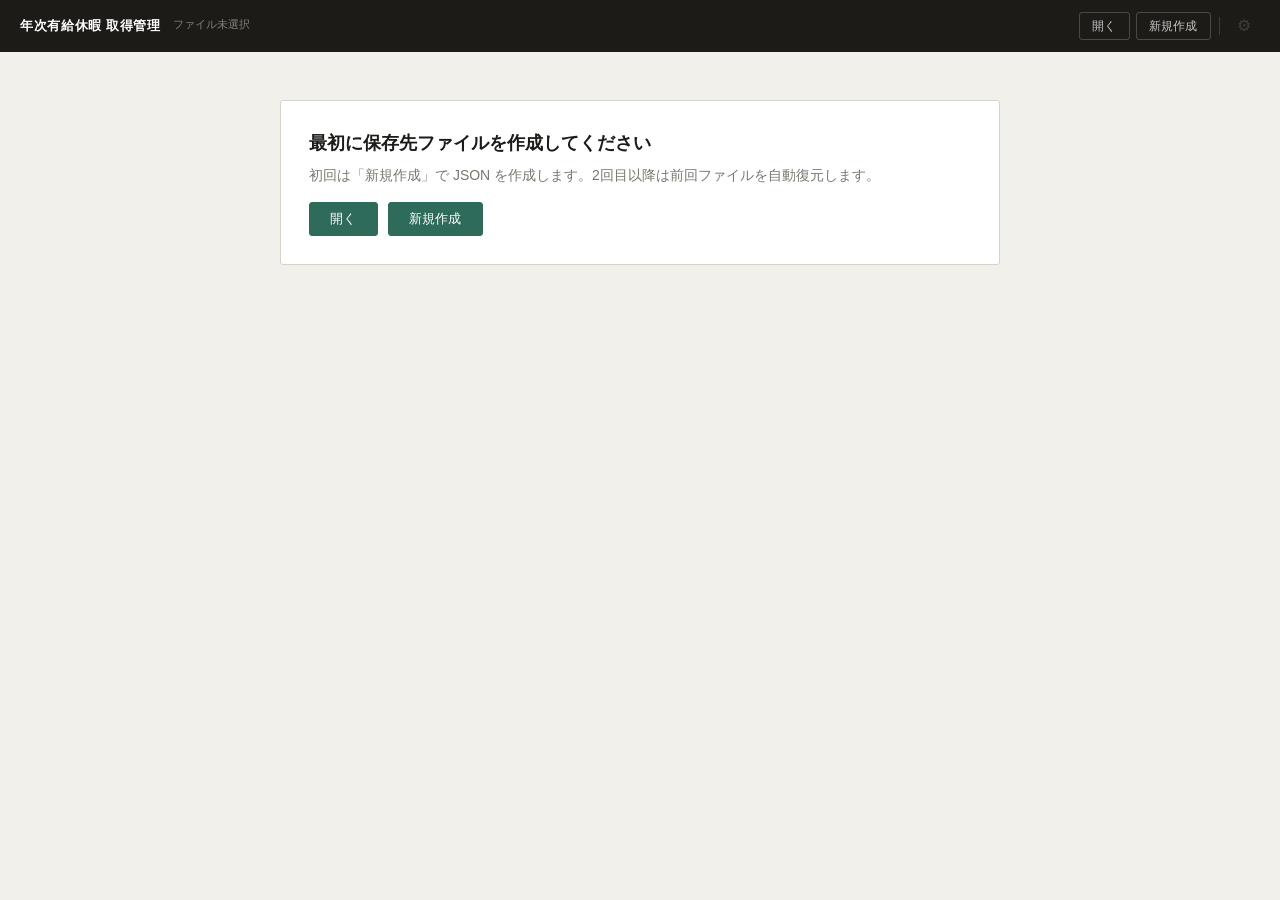
==== Nenkyu.html @ 875d4f73 "first commit" ====
<!DOCTYPE html>
<html lang="ja">
<head>
<meta charset="UTF-8">
<meta name="viewport" content="width=device-width, initial-scale=1.0">
<title>年次有給休暇 取得管理</title>
<link rel="stylesheet" href="Nenkyu.css">
</head>
<body>

<!-- Header -->
<div class="header">
  <div class="header-left">
    <span class="header-title">年次有給休暇 取得管理</span>
    <span class="file-badge" id="fileBadge">ファイル未選択</span>
  </div>
  <div class="header-right">
    <button class="btn btn-hdr" id="btnOpen">開く</button>
    <button class="btn btn-hdr" id="btnNew">新規作成</button>
    <button class="btn btn-hdr" id="btnRestore" style="display:none">前回ファイル復元</button>
    <div class="sep"></div>
    <button class="btn btn-icon" id="btnSettings" title="設定" disabled>⚙</button>
  </div>
</div>

<div class="no-file-screen" id="noFileScreen">
  <h2>最初に保存先ファイルを作成してください</h2>
  <p>初回は「新規作成」で JSON を作成します。2回目以降は前回ファイルを自動復元します。</p>
  <div class="actions">
    <button class="btn btn-primary" id="btnOpenStart">開く</button>
    <button class="btn btn-primary" id="btnNewStart">新規作成</button>
  </div>
  <div class="restore-inline" id="restoreHint" style="display:none">
    前回ファイル: <span id="restoreName"></span>
  </div>
</div>

<!-- Main -->
<div class="main" id="mainContent" style="display:none">

  <!-- 集計 -->
  <div>
    <div class="summary">
      <div class="sum-item">
        <div class="sum-label">累計取得時間</div>
        <div class="sum-val" id="sAcquired">0<span class="sum-unit">h</span></div>
      </div>
      <div class="sum-item">
        <div class="sum-label">残り時間</div>
        <div class="sum-val" id="sRemaining">—</div>
      </div>
      <div class="sum-item">
        <div class="sum-label">取得可能残日数</div>
        <div class="sum-val" id="sDays">—</div>
      </div>
      <div class="sum-item">
        <div class="sum-label">期限まで</div>
        <div class="sum-val" id="sDeadline">—</div>
      </div>
    </div>
    <div class="gauge-wrap">
      <div class="gauge-bar">
        <div class="gauge-taken" id="gaugeTaken">
          <span class="gauge-lbl" id="gaugeTakenLbl"></span>
        </div>
        <div class="gauge-rest">
          <span class="gauge-lbl gauge-lbl-rest" id="gaugeRestLbl"></span>
        </div>
      </div>
    </div>
  </div>

  <!-- 月別グラフ -->
  <div class="card">
    <div class="card-head"><span class="card-title">月別取得状況</span></div>
    <div class="card-body" style="padding:12px 18px 10px">
      <div class="month-chart" id="monthChart"></div>
    </div>
  </div>

  <!-- 登録フォーム -->
  <div class="card" id="formCard">
    <div class="card-head">
      <span class="card-title" id="formTitle">新規登録</span>
      <button class="btn btn-secondary" id="btnCancel" style="display:none;font-size:12px;padding:4px 10px">キャンセル</button>
    </div>
    <div class="card-body">
      <input type="hidden" id="editId">
      <div class="form-row">
        <div class="fg">
          <label>取得日</label>
          <input type="date" id="iDate" style="width:150px">
        </div>
        <div class="fg">
          <label>種別</label>
          <select id="iType" style="width:100px">
            <option value="full">終日</option>
            <option value="partial">時間単位</option>
          </select>
        </div>
        <div class="fg">
          <label>開始</label>
          <input type="time" id="iStart" disabled style="width:100px">
        </div>
        <div class="fg">
          <label>終了</label>
          <input type="time" id="iEnd" disabled style="width:100px">
        </div>
        <div class="fg" style="justify-content:flex-end">
          <button class="btn btn-primary" id="btnSubmit">登録</button>
        </div>
      </div>
      <div class="form-err" id="formErr"></div>
    </div>
  </div>

  <!-- 一覧 -->
  <div class="card">
    <div class="card-head">
      <span class="card-title">取得記録</span>
      <span id="recCount" style="font-size:11px;color:var(--text-muted)">0 件</span>
    </div>
    <div class="tbl-wrap">
      <table>
        <thead>
          <tr>
            <th>日付</th>
            <th>種別</th>
            <th>開始</th>
            <th>終了</th>
            <th style="text-align:right">取得時間</th>
            <th></th>
          </tr>
        </thead>
        <tbody id="recTbody"></tbody>
      </table>
      <div id="emptyMsg" class="empty">記録がありません</div>
    </div>
  </div>

</div>

<!-- Settings Modal -->
<div class="modal-overlay" id="modalOverlay">
  <div class="modal">
    <div class="modal-head">
      <span class="modal-title">設定</span>
      <button class="modal-close" id="btnModalClose">×</button>
    </div>
    <div class="modal-body">
      <div class="fg">
        <label>付与総日数（日）</label>
        <input type="number" id="sTotalDays" min="0" step="0.5" value="20" style="width:100%">
      </div>
      <div class="fg">
        <label>終日あたりの時間（h）</label>
        <input type="number" id="sPerDay" min="0.5" step="0.5" value="8" style="width:100%">
      </div>
      <div class="fg">
        <label>取得期限</label>
        <input type="date" id="sDeadlineInput" style="width:100%">
      </div>
      <div class="fg">
        <label style="display:flex;align-items:center;gap:8px">
          <input type="checkbox" id="sDeductLunch">
          時間単位取得で昼休憩を自動控除する
        </label>
      </div>
      <div class="form-row" style="margin-top:-4px">
        <div class="fg" style="flex:1;min-width:120px">
          <label>昼休憩 開始</label>
          <input type="time" id="sLunchStart" value="12:00" style="width:100%">
        </div>
        <div class="fg" style="flex:1;min-width:120px">
          <label>昼休憩 終了</label>
          <input type="time" id="sLunchEnd" value="13:00" style="width:100%">
        </div>
      </div>
    </div>
    <div class="modal-footer">
      <button class="btn btn-secondary" id="btnModalCancel">キャンセル</button>
      <button class="btn btn-primary" id="btnSaveSettings">保存</button>
    </div>
  </div>
</div>

<script src="Nenkyu.js"></script>
<script>
  document.addEventListener('DOMContentLoaded', function() {
    if (typeof init === 'function') init();
  });
</script>
</body>
</html>
---- Nenkyu.css ----
:root {
  --bg:           #f2f0eb;
  --surface:      #ffffff;
  --border:       #d6d3cb;
  --border-light: #e8e5df;
  --text:         #1c1b18;
  --text-muted:   #7a776e;
  --accent:       #2e6b5a;
  --accent-light: #e6f0ed;
  --accent-dim:   #c3dbd5;
  --danger:       #b83232;
  --warn:         #b87318;
  --mono: "Courier New", Courier, monospace;
  --sans: "Hiragino Kaku Gothic ProN", "Hiragino Sans", "Noto Sans JP", sans-serif;
  --radius: 3px;
}

* { box-sizing: border-box; margin: 0; padding: 0; }

body {
  font-family: var(--sans);
  background: var(--bg);
  color: var(--text);
  font-size: 14px;
  line-height: 1.6;
  min-height: 100vh;
}

.header {
  background: var(--text);
  color: #fff;
  padding: 0 20px;
  display: flex;
  align-items: center;
  justify-content: space-between;
  height: 52px;
  position: sticky;
  top: 0;
  z-index: 100;
}

.header-left { display: flex; align-items: center; gap: 12px; }

.header-title {
  font-size: 13px;
  font-weight: 600;
  letter-spacing: 0.05em;
  white-space: nowrap;
}

.file-badge {
  font-size: 11px;
  font-family: var(--mono);
  color: rgba(255,255,255,0.45);
  max-width: 280px;
  overflow: hidden;
  text-overflow: ellipsis;
  white-space: nowrap;
}

.header-right { display: flex; align-items: center; gap: 6px; }
.sep { width: 1px; height: 18px; background: rgba(255,255,255,0.15); margin: 0 2px; }

.btn {
  display: inline-flex;
  align-items: center;
  gap: 5px;
  padding: 5px 12px;
  border: 1px solid transparent;
  border-radius: var(--radius);
  cursor: pointer;
  font-size: 12px;
  font-family: var(--sans);
  letter-spacing: 0.02em;
  white-space: nowrap;
  transition: background 0.1s, border-color 0.1s, color 0.1s;
  line-height: 1.4;
}

.btn-hdr {
  background: transparent;
  border-color: rgba(255,255,255,0.2);
  color: rgba(255,255,255,0.75);
}

.btn-hdr:hover { background: rgba(255,255,255,0.1); border-color: rgba(255,255,255,0.4); color: #fff; }

.btn-icon {
  background: transparent;
  border-color: transparent;
  color: rgba(255,255,255,0.5);
  padding: 5px 8px;
  font-size: 16px;
}

.btn-icon:hover { color: #fff; background: rgba(255,255,255,0.1); }
.btn-icon:disabled { opacity: 0.3; cursor: not-allowed; }
.btn-icon:disabled:hover { color: rgba(255,255,255,0.5); background: transparent; }

.btn-primary {
  background: var(--accent);
  border-color: var(--accent);
  color: #fff;
  font-size: 13px;
  padding: 7px 20px;
}

.btn-primary:hover { background: #255849; }

.btn-secondary {
  background: transparent;
  border-color: var(--border);
  color: var(--text-muted);
}

.btn-secondary:hover { border-color: var(--text-muted); color: var(--text); }

.btn-row {
  background: transparent;
  border-color: transparent;
  color: var(--text-muted);
  padding: 2px 8px;
  font-size: 12px;
}

.btn-row-edit:hover { color: var(--accent); border-color: var(--accent-dim); }
.btn-row-del:hover  { color: var(--danger); border-color: #f0c0c0; }

.no-file-screen {
  max-width: 720px;
  margin: 48px auto 0;
  background: var(--surface);
  border: 1px solid var(--border);
  border-radius: var(--radius);
  padding: 28px;
}

.no-file-screen h2 { font-size: 18px; margin-bottom: 6px; }
.no-file-screen p { color: var(--text-muted); margin-bottom: 16px; }
.no-file-screen .actions { display: flex; gap: 10px; }

.restore-inline {
  margin-top: 14px;
  font-family: var(--mono);
  font-size: 12px;
  color: var(--text-muted);
}

.main {
  max-width: 820px;
  margin: 0 auto;
  padding: 20px 16px 48px;
  display: flex;
  flex-direction: column;
  gap: 14px;
}

.summary {
  display: grid;
  grid-template-columns: repeat(4, 1fr);
  gap: 1px;
  background: var(--border);
  border: 1px solid var(--border);
  border-radius: var(--radius);
  overflow: hidden;
}

.sum-item { background: var(--surface); padding: 16px 18px 14px; }
.sum-label { font-size: 11px; color: var(--text-muted); margin-bottom: 6px; }

.sum-val {
  font-family: var(--mono);
  font-size: 24px;
  font-weight: 700;
  color: var(--accent);
  line-height: 1;
}

.sum-val.is-warn { color: var(--warn); }
.sum-val.is-danger { color: var(--danger); }
.sum-unit { font-size: 11px; font-family: var(--sans); color: var(--text-muted); margin-left: 2px; }

/* === Gauge === */
.gauge-wrap { margin-top: 12px; }
.gauge-bar {
  height: 26px;
  border-radius: var(--radius);
  overflow: hidden;
  display: flex;
  background: var(--border-light);
}
.gauge-taken {
  background: var(--accent);
  display: flex;
  align-items: center;
  justify-content: flex-end;
  overflow: hidden;
  transition: width 0.45s ease, background 0.2s;
  min-width: 0;
}
.gauge-taken.is-warn   { background: var(--warn); }
.gauge-taken.is-danger { background: var(--danger); }
.gauge-rest { flex: 1; display: flex; align-items: center; min-width: 0; overflow: hidden; }
.gauge-lbl {
  font-size: 11px;
  font-family: var(--mono);
  color: rgba(255,255,255,0.9);
  padding: 0 8px;
  white-space: nowrap;
  overflow: hidden;
}
.gauge-lbl-rest { color: var(--text-muted); }

/* === Monthly chart === */
.month-chart {
  display: flex;
  align-items: flex-end;
  gap: 4px;
  height: 90px;
}
.mc-col {
  flex: 1;
  display: flex;
  flex-direction: column;
  align-items: center;
  justify-content: flex-end;
  position: relative;
  height: 100%;
  min-width: 0;
}
.mc-bar {
  width: 100%;
  background: var(--border-light);
  border-radius: 2px 2px 0 0;
  transition: height 0.4s ease;
}
.mc-bar.mc-data    { background: var(--accent-dim); }
.mc-bar.mc-current { background: var(--warn); }
.mc-month {
  font-size: 10px;
  color: var(--text-muted);
  margin-top: 4px;
  white-space: nowrap;
}
.mc-month.mc-current { color: var(--warn); font-weight: 600; }
.mc-val {
  position: absolute;
  top: 0;
  font-size: 9px;
  font-family: var(--mono);
  color: var(--accent);
  white-space: nowrap;
  transform: translateY(-110%);
}
.mc-val.mc-current { color: var(--warn); }
.mc-empty {
  font-size: 12px;
  color: var(--text-muted);
  width: 100%;
  line-height: 66px;
  text-align: center;
}

.card {
  background: var(--surface);
  border: 1px solid var(--border);
  border-radius: var(--radius);
  overflow: hidden;
}

.card-head {
  padding: 10px 18px;
  border-bottom: 1px solid var(--border-light);
  display: flex;
  align-items: center;
  justify-content: space-between;
  min-height: 40px;
}

.card-title {
  font-size: 11px;
  font-weight: 600;
  letter-spacing: 0.09em;
  text-transform: uppercase;
  color: var(--text-muted);
}

.card-body { padding: 16px 18px; }
.card.is-editing { border-color: var(--accent-dim); }
.card.is-editing .card-head { background: var(--accent-light); }
.card.is-editing .card-title { color: var(--accent); }

.form-row { display: flex; gap: 10px; align-items: flex-end; flex-wrap: wrap; }
.fg { display: flex; flex-direction: column; gap: 4px; }
.fg label { font-size: 11px; color: var(--text-muted); letter-spacing: 0.02em; }

.fg input,
.fg select {
  padding: 6px 10px;
  border: 1px solid var(--border);
  border-radius: var(--radius);
  font-size: 13px;
  font-family: var(--sans);
  background: var(--bg);
  color: var(--text);
  height: 34px;
}

.fg select {
  appearance: none;
  -webkit-appearance: none;
  padding-right: 26px;
  background-image: url("data:image/svg+xml,%3Csvg xmlns='http://www.w3.org/2000/svg' width='10' height='6' viewBox='0 0 10 6'%3E%3Cpath fill='%237a776e' d='M5 6L0 0h10z'/%3E%3C/svg%3E");
  background-repeat: no-repeat;
  background-position: right 9px center;
  background-size: 9px 6px;
  background-color: var(--bg);
  cursor: pointer;
}

.fg input:focus,
.fg select:focus { outline: none; border-color: var(--accent); background: #fff; }
.fg input:disabled { opacity: 0.3; cursor: not-allowed; }
.form-err { font-size: 12px; color: var(--danger); min-height: 18px; margin-top: 8px; }

.tbl-wrap { overflow-x: auto; }
table { width: 100%; border-collapse: collapse; }

thead th {
  padding: 8px 14px;
  text-align: left;
  font-size: 11px;
  font-weight: 600;
  letter-spacing: 0.06em;
  color: var(--text-muted);
  border-bottom: 1px solid var(--border);
  white-space: nowrap;
}

tbody td {
  padding: 8px 14px;
  font-size: 13px;
  border-bottom: 1px solid var(--border-light);
}

tbody tr:last-child td { border-bottom: none; }
tbody tr:hover td { background: var(--accent-light); }
tbody tr.is-editing-row td { background: #f0f8f5; }

td.mono { font-family: var(--mono); font-size: 12px; }
td.num  { font-family: var(--mono); font-size: 13px; text-align: right; }
td.ops  { text-align: right; white-space: nowrap; }

.badge { display: inline-block; padding: 1px 6px; border-radius: 2px; font-size: 11px; font-weight: 600; }
.badge-full { background: var(--accent-dim); color: var(--accent); }
.badge-partial { background: #e4e8f2; color: #3d4f80; }

.empty { padding: 36px; text-align: center; color: var(--text-muted); font-size: 13px; }

.modal-overlay {
  display: none;
  position: fixed;
  inset: 0;
  background: rgba(0,0,0,0.4);
  z-index: 200;
  align-items: flex-start;
  justify-content: center;
  padding-top: 80px;
}

.modal-overlay.open { display: flex; }

.modal {
  background: var(--surface);
  border: 1px solid var(--border);
  border-radius: var(--radius);
  width: 380px;
  box-shadow: 0 8px 32px rgba(0,0,0,0.15);
}

.modal-head {
  padding: 14px 20px;
  border-bottom: 1px solid var(--border-light);
  display: flex;
  align-items: center;
  justify-content: space-between;
}

.modal-title { font-size: 13px; font-weight: 600; }

.modal-close {
  background: none;
  border: none;
  cursor: pointer;
  font-size: 20px;
  color: var(--text-muted);
  line-height: 1;
  padding: 0 2px;
}

.modal-close:hover { color: var(--text); }
.modal-body { padding: 20px; display: flex; flex-direction: column; gap: 14px; }

.modal-footer {
  padding: 14px 20px;
  border-top: 1px solid var(--border-light);
  display: flex;
  justify-content: flex-end;
  gap: 8px;
}

@media (max-width: 760px) {
  .header { padding: 0 10px; }
  .file-badge { display: none; }
  .summary { grid-template-columns: repeat(2, 1fr); }
  .no-file-screen { margin: 20px 12px 0; padding: 18px; }
}
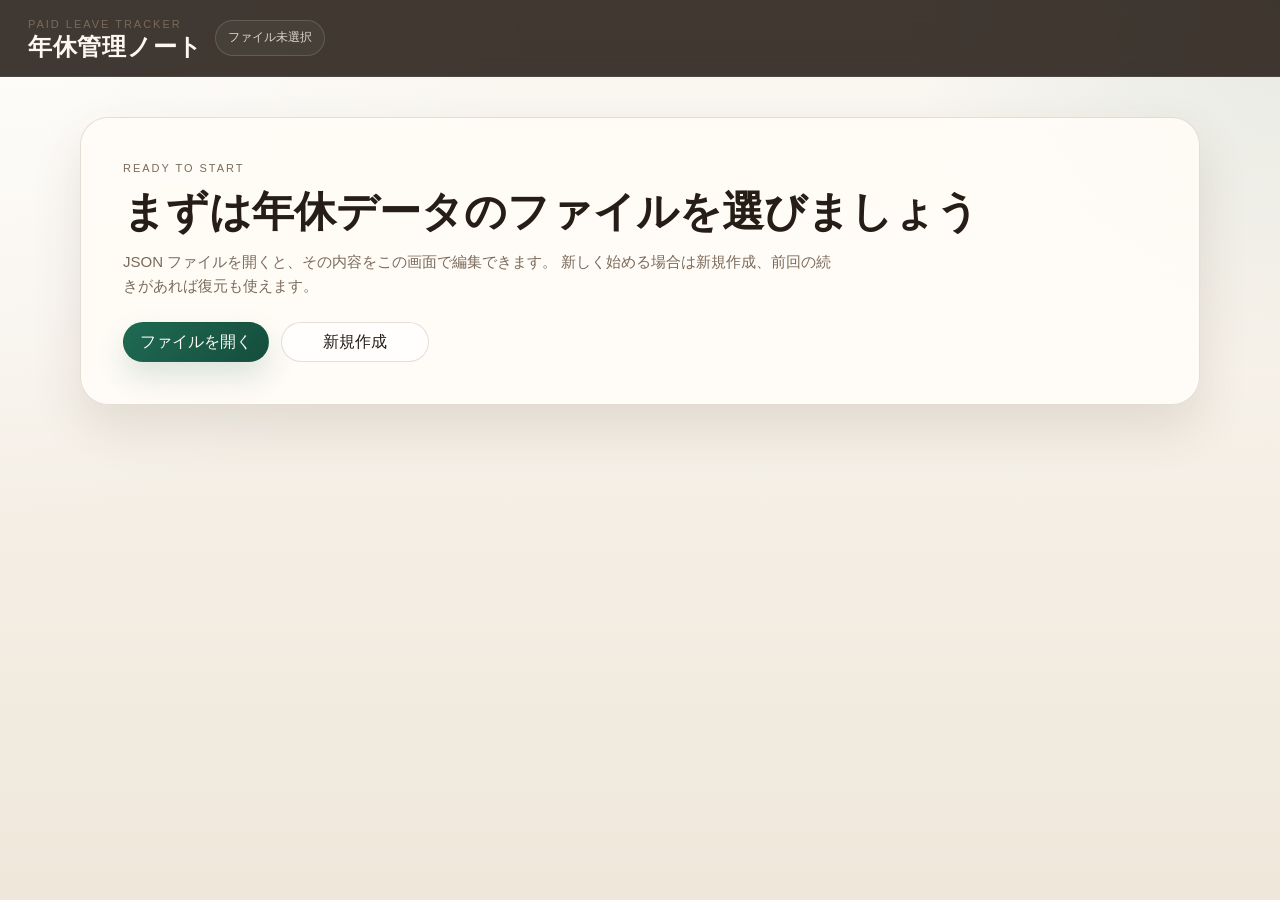
==== commit b7587a09: "fix" ====
--- a/Nenkyu.html
+++ b/Nenkyu.html
@@ -1,194 +1,226 @@
 <!DOCTYPE html>
 <html lang="ja">
 <head>
-<meta charset="UTF-8">
-<meta name="viewport" content="width=device-width, initial-scale=1.0">
-<title>年次有給休暇 取得管理</title>
-<link rel="stylesheet" href="Nenkyu.css">
+  <meta charset="UTF-8">
+  <meta name="viewport" content="width=device-width, initial-scale=1.0">
+  <title>年休管理ノート</title>
+  <link rel="stylesheet" href="Nenkyu.css">
 </head>
 <body>
-
-<!-- Header -->
-<div class="header">
-  <div class="header-left">
-    <span class="header-title">年次有給休暇 取得管理</span>
-    <span class="file-badge" id="fileBadge">ファイル未選択</span>
+  <header class="header">
+    <div class="header-left">
+      <div>
+        <p class="eyebrow">Paid Leave Tracker</p>
+        <h1 class="header-title">年休管理ノート</h1>
+      </div>
+      <span class="file-badge" id="fileBadge">ファイル未選択</span>
+    </div>
+    <div class="header-right" id="headerActions">
+      <button class="btn btn-hdr" id="btnOpen">開く</button>
+      <button class="btn btn-hdr" id="btnNew">新規作成</button>
+      <button class="btn btn-hdr" id="btnRestore" style="display:none">前回のファイルを復元</button>
+      <div class="sep"></div>
+      <button class="btn btn-icon" id="btnSettings" title="設定" disabled>設定</button>
+    </div>
+  </header>
+
+  <section class="no-file-screen" id="noFileScreen">
+    <div class="empty-hero">
+      <p class="eyebrow">Ready to start</p>
+      <h2>まずは年休データのファイルを選びましょう</h2>
+      <p>
+        JSON ファイルを開くと、その内容をこの画面で編集できます。
+        新しく始める場合は新規作成、前回の続きがあれば復元も使えます。
+      </p>
+      <div class="actions">
+        <button class="btn btn-primary" id="btnOpenStart">ファイルを開く</button>
+        <button class="btn btn-secondary btn-big" id="btnNewStart">新規作成</button>
+        <button class="btn btn-secondary" id="btnRestoreStart" style="display:none">前回のデータを復元</button>
+      </div>
+      <div class="restore-inline" id="restoreHint" style="display:none">
+        復元候補: <span id="restoreName"></span>
+      </div>
+    </div>
+  </section>
+
+  <main class="main" id="mainContent" style="display:none">
+    <section class="hero-card">
+      <div class="hero-copy">
+        <p class="eyebrow">Overview</p>
+        <h2>年休の利用状況サマリー</h2>
+        <p>
+          付与日数、残り時間、使える日数、期限までの残り日数をまとめて見られます。
+        </p>
+      </div>
+
+      <div class="summary">
+        <div class="sum-item">
+          <div class="sum-label">取得済み</div>
+          <div class="sum-val" id="sAcquired">0<span class="sum-unit">h</span></div>
+        </div>
+        <div class="sum-item">
+          <div class="sum-label">残り時間</div>
+          <div class="sum-val" id="sRemaining">-</div>
+        </div>
+        <div class="sum-item">
+          <div class="sum-label">残り日数</div>
+          <div class="sum-val" id="sDays">-</div>
+        </div>
+        <div class="sum-item">
+          <div class="sum-label">期限まで</div>
+          <div class="sum-val" id="sDeadline">-</div>
+        </div>
+      </div>
+
+      <div class="gauge-panel">
+        <div class="section-meta">
+          <span class="section-title">消化状況</span>
+          <span class="section-note" id="gaugeMeta">年間付与に対する利用率</span>
+        </div>
+        <div class="gauge-wrap">
+          <div class="gauge-bar" aria-label="年休消化率">
+            <div class="gauge-taken" id="gaugeTaken">
+              <span class="gauge-lbl" id="gaugeTakenLbl"></span>
+            </div>
+            <div class="gauge-rest">
+              <span class="gauge-lbl gauge-lbl-rest" id="gaugeRestLbl"></span>
+            </div>
+          </div>
+        </div>
+      </div>
+    </section>
+
+    <section class="card">
+      <div class="card-head">
+        <div>
+          <p class="card-kicker">Monthly Activity</p>
+          <span class="card-title">月別の取得時間</span>
+        </div>
+      </div>
+      <div class="card-body">
+        <div class="month-chart" id="monthChart"></div>
+      </div>
+    </section>
+
+    <section class="card" id="formCard">
+      <div class="card-head">
+        <div>
+          <p class="card-kicker">Record Entry</p>
+          <span class="card-title" id="formTitle">新しい記録を追加</span>
+        </div>
+        <button class="btn btn-secondary" id="btnCancel" style="display:none">キャンセル</button>
+      </div>
+      <div class="card-body">
+        <div class="edit-banner" id="editBanner" style="display:none">
+          <div>
+            <strong id="editBannerTitle">編集中</strong>
+            <span id="editBannerText"></span>
+          </div>
+          <button class="btn btn-secondary" id="btnCancelBanner">編集をやめる</button>
+        </div>
+        <input type="hidden" id="editId">
+        <div class="form-grid">
+          <div class="fg">
+            <label for="iDate">取得日</label>
+            <input type="date" id="iDate">
+          </div>
+          <div class="fg">
+            <label for="iType">区分</label>
+            <select id="iType">
+              <option value="full">全休</option>
+              <option value="partial">時間休</option>
+            </select>
+          </div>
+          <div class="fg">
+            <label for="iStart">開始</label>
+            <input type="time" id="iStart" disabled>
+          </div>
+          <div class="fg">
+            <label for="iEnd">終了</label>
+            <input type="time" id="iEnd" disabled>
+          </div>
+          <div class="fg fg-submit">
+            <button class="btn btn-primary" id="btnSubmit">追加する</button>
+          </div>
+        </div>
+        <div class="hint" id="formHint">時間休を選ぶと開始・終了時間を入力できます。</div>
+        <div class="form-err" id="formErr" aria-live="polite"></div>
+      </div>
+    </section>
+
+    <section class="card">
+      <div class="card-head">
+        <div>
+          <p class="card-kicker">History</p>
+          <span class="card-title">取得履歴</span>
+        </div>
+        <span class="table-meta" id="recCount">0件</span>
+      </div>
+      <div class="tbl-wrap">
+        <table>
+          <thead>
+            <tr>
+              <th>日付</th>
+              <th>区分</th>
+              <th>開始</th>
+              <th>終了</th>
+              <th class="th-num">取得時間</th>
+              <th></th>
+            </tr>
+          </thead>
+          <tbody id="recTbody"></tbody>
+        </table>
+        <div id="emptyMsg" class="empty">まだ記録はありません。</div>
+      </div>
+    </section>
+  </main>
+
+  <div class="modal-overlay" id="modalOverlay">
+    <div class="modal" role="dialog" aria-modal="true" aria-labelledby="settingsTitle">
+      <div class="modal-head">
+        <span class="modal-title" id="settingsTitle">設定</span>
+        <button class="modal-close" id="btnModalClose" aria-label="閉じる">×</button>
+      </div>
+      <div class="modal-body">
+        <div class="fg">
+          <label for="sTotalDays">年間付与日数</label>
+          <input type="number" id="sTotalDays" min="0" step="0.5">
+        </div>
+        <div class="fg">
+          <label for="sPerDay">1日あたりの時間</label>
+          <input type="number" id="sPerDay" min="0.5" step="0.5">
+        </div>
+        <div class="fg">
+          <label for="sDeadlineInput">有効期限</label>
+          <input type="date" id="sDeadlineInput">
+        </div>
+        <label class="check-row">
+          <input type="checkbox" id="sDeductLunch">
+          <span>時間休の計算で昼休憩を差し引く</span>
+        </label>
+        <div class="form-grid form-grid-compact">
+          <div class="fg">
+            <label for="sLunchStart">昼休憩 開始</label>
+            <input type="time" id="sLunchStart" value="12:00">
+          </div>
+          <div class="fg">
+            <label for="sLunchEnd">昼休憩 終了</label>
+            <input type="time" id="sLunchEnd" value="13:00">
+          </div>
+        </div>
+      </div>
+      <div class="modal-footer">
+        <button class="btn btn-secondary" id="btnModalCancel">キャンセル</button>
+        <button class="btn btn-primary" id="btnSaveSettings">保存</button>
+      </div>
+    </div>
   </div>
-  <div class="header-right">
-    <button class="btn btn-hdr" id="btnOpen">開く</button>
-    <button class="btn btn-hdr" id="btnNew">新規作成</button>
-    <button class="btn btn-hdr" id="btnRestore" style="display:none">前回ファイル復元</button>
-    <div class="sep"></div>
-    <button class="btn btn-icon" id="btnSettings" title="設定" disabled>⚙</button>
-  </div>
-</div>
-
-<div class="no-file-screen" id="noFileScreen">
-  <h2>最初に保存先ファイルを作成してください</h2>
-  <p>初回は「新規作成」で JSON を作成します。2回目以降は前回ファイルを自動復元します。</p>
-  <div class="actions">
-    <button class="btn btn-primary" id="btnOpenStart">開く</button>
-    <button class="btn btn-primary" id="btnNewStart">新規作成</button>
-  </div>
-  <div class="restore-inline" id="restoreHint" style="display:none">
-    前回ファイル: <span id="restoreName"></span>
-  </div>
-</div>
-
-<!-- Main -->
-<div class="main" id="mainContent" style="display:none">
-
-  <!-- 集計 -->
-  <div>
-    <div class="summary">
-      <div class="sum-item">
-        <div class="sum-label">累計取得時間</div>
-        <div class="sum-val" id="sAcquired">0<span class="sum-unit">h</span></div>
-      </div>
-      <div class="sum-item">
-        <div class="sum-label">残り時間</div>
-        <div class="sum-val" id="sRemaining">—</div>
-      </div>
-      <div class="sum-item">
-        <div class="sum-label">取得可能残日数</div>
-        <div class="sum-val" id="sDays">—</div>
-      </div>
-      <div class="sum-item">
-        <div class="sum-label">期限まで</div>
-        <div class="sum-val" id="sDeadline">—</div>
-      </div>
-    </div>
-    <div class="gauge-wrap">
-      <div class="gauge-bar">
-        <div class="gauge-taken" id="gaugeTaken">
-          <span class="gauge-lbl" id="gaugeTakenLbl"></span>
-        </div>
-        <div class="gauge-rest">
-          <span class="gauge-lbl gauge-lbl-rest" id="gaugeRestLbl"></span>
-        </div>
-      </div>
-    </div>
-  </div>
-
-  <!-- 月別グラフ -->
-  <div class="card">
-    <div class="card-head"><span class="card-title">月別取得状況</span></div>
-    <div class="card-body" style="padding:12px 18px 10px">
-      <div class="month-chart" id="monthChart"></div>
-    </div>
-  </div>
-
-  <!-- 登録フォーム -->
-  <div class="card" id="formCard">
-    <div class="card-head">
-      <span class="card-title" id="formTitle">新規登録</span>
-      <button class="btn btn-secondary" id="btnCancel" style="display:none;font-size:12px;padding:4px 10px">キャンセル</button>
-    </div>
-    <div class="card-body">
-      <input type="hidden" id="editId">
-      <div class="form-row">
-        <div class="fg">
-          <label>取得日</label>
-          <input type="date" id="iDate" style="width:150px">
-        </div>
-        <div class="fg">
-          <label>種別</label>
-          <select id="iType" style="width:100px">
-            <option value="full">終日</option>
-            <option value="partial">時間単位</option>
-          </select>
-        </div>
-        <div class="fg">
-          <label>開始</label>
-          <input type="time" id="iStart" disabled style="width:100px">
-        </div>
-        <div class="fg">
-          <label>終了</label>
-          <input type="time" id="iEnd" disabled style="width:100px">
-        </div>
-        <div class="fg" style="justify-content:flex-end">
-          <button class="btn btn-primary" id="btnSubmit">登録</button>
-        </div>
-      </div>
-      <div class="form-err" id="formErr"></div>
-    </div>
-  </div>
-
-  <!-- 一覧 -->
-  <div class="card">
-    <div class="card-head">
-      <span class="card-title">取得記録</span>
-      <span id="recCount" style="font-size:11px;color:var(--text-muted)">0 件</span>
-    </div>
-    <div class="tbl-wrap">
-      <table>
-        <thead>
-          <tr>
-            <th>日付</th>
-            <th>種別</th>
-            <th>開始</th>
-            <th>終了</th>
-            <th style="text-align:right">取得時間</th>
-            <th></th>
-          </tr>
-        </thead>
-        <tbody id="recTbody"></tbody>
-      </table>
-      <div id="emptyMsg" class="empty">記録がありません</div>
-    </div>
-  </div>
-
-</div>
-
-<!-- Settings Modal -->
-<div class="modal-overlay" id="modalOverlay">
-  <div class="modal">
-    <div class="modal-head">
-      <span class="modal-title">設定</span>
-      <button class="modal-close" id="btnModalClose">×</button>
-    </div>
-    <div class="modal-body">
-      <div class="fg">
-        <label>付与総日数（日）</label>
-        <input type="number" id="sTotalDays" min="0" step="0.5" value="20" style="width:100%">
-      </div>
-      <div class="fg">
-        <label>終日あたりの時間（h）</label>
-        <input type="number" id="sPerDay" min="0.5" step="0.5" value="8" style="width:100%">
-      </div>
-      <div class="fg">
-        <label>取得期限</label>
-        <input type="date" id="sDeadlineInput" style="width:100%">
-      </div>
-      <div class="fg">
-        <label style="display:flex;align-items:center;gap:8px">
-          <input type="checkbox" id="sDeductLunch">
-          時間単位取得で昼休憩を自動控除する
-        </label>
-      </div>
-      <div class="form-row" style="margin-top:-4px">
-        <div class="fg" style="flex:1;min-width:120px">
-          <label>昼休憩 開始</label>
-          <input type="time" id="sLunchStart" value="12:00" style="width:100%">
-        </div>
-        <div class="fg" style="flex:1;min-width:120px">
-          <label>昼休憩 終了</label>
-          <input type="time" id="sLunchEnd" value="13:00" style="width:100%">
-        </div>
-      </div>
-    </div>
-    <div class="modal-footer">
-      <button class="btn btn-secondary" id="btnModalCancel">キャンセル</button>
-      <button class="btn btn-primary" id="btnSaveSettings">保存</button>
-    </div>
-  </div>
-</div>
-
-<script src="Nenkyu.js"></script>
-<script>
-  document.addEventListener('DOMContentLoaded', function() {
-    if (typeof init === 'function') init();
-  });
-</script>
+
+  <script src="Nenkyu.js"></script>
+  <script>
+    document.addEventListener("DOMContentLoaded", () => {
+      if (typeof init === "function") init();
+    });
+  </script>
 </body>
-</html>+</html>
--- a/Nenkyu.css
+++ b/Nenkyu.css
@@ -1,417 +1,859 @@
 :root {
-  --bg:           #f2f0eb;
-  --surface:      #ffffff;
-  --border:       #d6d3cb;
-  --border-light: #e8e5df;
-  --text:         #1c1b18;
-  --text-muted:   #7a776e;
-  --accent:       #2e6b5a;
-  --accent-light: #e6f0ed;
-  --accent-dim:   #c3dbd5;
-  --danger:       #b83232;
-  --warn:         #b87318;
-  --mono: "Courier New", Courier, monospace;
-  --sans: "Hiragino Kaku Gothic ProN", "Hiragino Sans", "Noto Sans JP", sans-serif;
-  --radius: 3px;
-}
-
-* { box-sizing: border-box; margin: 0; padding: 0; }
+  --bg: #f4efe6;
+  --bg-accent: linear-gradient(180deg, #fbf8f3 0%, #efe7da 100%);
+  --surface: rgba(255, 252, 247, 0.92);
+  --surface-strong: #fffdfa;
+  --border: rgba(105, 84, 57, 0.18);
+  --border-strong: rgba(105, 84, 57, 0.3);
+  --text: #261d16;
+  --text-muted: #7a6a5b;
+  --accent: #1f6a52;
+  --accent-strong: #154d3d;
+  --accent-soft: #ddede7;
+  --accent-soft-2: #c6e1d7;
+  --warn: #c1781f;
+  --danger: #bb4337;
+  --shadow: 0 22px 50px rgba(71, 53, 35, 0.12);
+  --radius-lg: 28px;
+  --radius-md: 18px;
+  --radius-sm: 12px;
+  --mono: "JetBrains Mono", "Consolas", monospace;
+  --sans: "BIZ UDPGothic", "Hiragino Sans", "Noto Sans JP", sans-serif;
+}
+
+* {
+  box-sizing: border-box;
+  margin: 0;
+  padding: 0;
+}
 
 body {
+  min-height: 100vh;
   font-family: var(--sans);
-  background: var(--bg);
   color: var(--text);
-  font-size: 14px;
+  background:
+    radial-gradient(circle at top left, rgba(255, 255, 255, 0.7), transparent 34%),
+    radial-gradient(circle at top right, rgba(31, 106, 82, 0.09), transparent 24%),
+    var(--bg-accent);
   line-height: 1.6;
-  min-height: 100vh;
+}
+
+button,
+input,
+select {
+  font: inherit;
+}
+
+.eyebrow {
+  font-size: 11px;
+  letter-spacing: 0.18em;
+  text-transform: uppercase;
+  color: var(--text-muted);
 }
 
 .header {
-  background: var(--text);
-  color: #fff;
-  padding: 0 20px;
-  display: flex;
-  align-items: center;
-  justify-content: space-between;
-  height: 52px;
   position: sticky;
   top: 0;
-  z-index: 100;
-}
-
-.header-left { display: flex; align-items: center; gap: 12px; }
+  z-index: 20;
+  display: flex;
+  align-items: center;
+  justify-content: space-between;
+  gap: 16px;
+  padding: 16px 28px;
+  backdrop-filter: blur(16px);
+  background: rgba(38, 29, 22, 0.88);
+  color: #fff7ef;
+  border-bottom: 1px solid rgba(255, 255, 255, 0.08);
+}
+
+.header-left,
+.header-right {
+  display: flex;
+  align-items: center;
+  gap: 12px;
+}
+
+.header-right.is-hidden {
+  display: none;
+}
 
 .header-title {
-  font-size: 13px;
-  font-weight: 600;
-  letter-spacing: 0.05em;
-  white-space: nowrap;
+  font-size: 24px;
+  line-height: 1.1;
+  letter-spacing: 0.03em;
 }
 
 .file-badge {
-  font-size: 11px;
-  font-family: var(--mono);
-  color: rgba(255,255,255,0.45);
-  max-width: 280px;
+  max-width: 320px;
   overflow: hidden;
   text-overflow: ellipsis;
   white-space: nowrap;
-}
-
-.header-right { display: flex; align-items: center; gap: 6px; }
-.sep { width: 1px; height: 18px; background: rgba(255,255,255,0.15); margin: 0 2px; }
+  border: 1px solid rgba(255, 255, 255, 0.14);
+  border-radius: 999px;
+  padding: 7px 12px;
+  font-size: 12px;
+  font-family: var(--mono);
+  color: rgba(255, 247, 239, 0.82);
+  background: rgba(255, 255, 255, 0.04);
+}
+
+.sep {
+  width: 1px;
+  height: 22px;
+  background: rgba(255, 255, 255, 0.14);
+}
 
 .btn {
   display: inline-flex;
   align-items: center;
-  gap: 5px;
-  padding: 5px 12px;
+  justify-content: center;
+  min-height: 40px;
+  padding: 0 16px;
   border: 1px solid transparent;
-  border-radius: var(--radius);
+  border-radius: 999px;
   cursor: pointer;
-  font-size: 12px;
-  font-family: var(--sans);
-  letter-spacing: 0.02em;
-  white-space: nowrap;
-  transition: background 0.1s, border-color 0.1s, color 0.1s;
-  line-height: 1.4;
+  transition: transform 0.15s ease, background 0.15s ease, border-color 0.15s ease, color 0.15s ease;
+}
+
+.btn:hover {
+  transform: translateY(-1px);
+}
+
+.btn:disabled {
+  opacity: 0.45;
+  cursor: not-allowed;
+  transform: none;
 }
 
 .btn-hdr {
+  color: rgba(255, 247, 239, 0.92);
+  border-color: rgba(255, 255, 255, 0.18);
+  background: rgba(255, 255, 255, 0.05);
+}
+
+.btn-hdr:hover {
+  background: rgba(255, 255, 255, 0.14);
+}
+
+.btn-icon {
+  padding-inline: 14px;
+  color: rgba(255, 247, 239, 0.92);
+  background: rgba(255, 255, 255, 0.07);
+}
+
+.btn-primary {
+  color: #fdfaf5;
+  background: linear-gradient(135deg, var(--accent) 0%, var(--accent-strong) 100%);
+  box-shadow: 0 14px 30px rgba(31, 106, 82, 0.16);
+}
+
+.btn-primary:hover {
+  filter: brightness(1.05);
+}
+
+.btn-secondary {
+  color: var(--text);
+  border-color: var(--border);
+  background: rgba(255, 255, 255, 0.7);
+}
+
+.btn-secondary:hover {
+  border-color: var(--border-strong);
+  background: #fff;
+}
+
+.btn-big {
+  min-width: 148px;
+}
+
+.btn-row {
+  min-height: 34px;
+  padding: 0 12px;
+  border-radius: 999px;
   background: transparent;
-  border-color: rgba(255,255,255,0.2);
-  color: rgba(255,255,255,0.75);
-}
-
-.btn-hdr:hover { background: rgba(255,255,255,0.1); border-color: rgba(255,255,255,0.4); color: #fff; }
-
-.btn-icon {
-  background: transparent;
-  border-color: transparent;
-  color: rgba(255,255,255,0.5);
-  padding: 5px 8px;
-  font-size: 16px;
-}
-
-.btn-icon:hover { color: #fff; background: rgba(255,255,255,0.1); }
-.btn-icon:disabled { opacity: 0.3; cursor: not-allowed; }
-.btn-icon:disabled:hover { color: rgba(255,255,255,0.5); background: transparent; }
-
-.btn-primary {
-  background: var(--accent);
-  border-color: var(--accent);
-  color: #fff;
-  font-size: 13px;
-  padding: 7px 20px;
-}
-
-.btn-primary:hover { background: #255849; }
-
-.btn-secondary {
-  background: transparent;
-  border-color: var(--border);
-  color: var(--text-muted);
-}
-
-.btn-secondary:hover { border-color: var(--text-muted); color: var(--text); }
-
-.btn-row {
-  background: transparent;
-  border-color: transparent;
-  color: var(--text-muted);
-  padding: 2px 8px;
-  font-size: 12px;
-}
-
-.btn-row-edit:hover { color: var(--accent); border-color: var(--accent-dim); }
-.btn-row-del:hover  { color: var(--danger); border-color: #f0c0c0; }
+}
+
+.btn-row-edit {
+  color: var(--accent);
+  border-color: rgba(31, 106, 82, 0.15);
+}
+
+.btn-row-del {
+  color: var(--danger);
+  border-color: rgba(187, 67, 55, 0.15);
+}
+
+.no-file-screen,
+.main {
+  width: min(1120px, calc(100% - 32px));
+  margin: 0 auto;
+}
 
 .no-file-screen {
-  max-width: 720px;
-  margin: 48px auto 0;
+  padding: 40px 0 52px;
+}
+
+.empty-hero,
+.hero-card,
+.card,
+.modal {
   background: var(--surface);
   border: 1px solid var(--border);
-  border-radius: var(--radius);
+  border-radius: var(--radius-lg);
+  box-shadow: var(--shadow);
+}
+
+.empty-hero {
+  padding: 42px;
+  text-align: left;
+}
+
+.empty-hero h2 {
+  margin-top: 10px;
+  font-size: clamp(28px, 4vw, 42px);
+  line-height: 1.15;
+}
+
+.empty-hero p:last-of-type {
+  max-width: 720px;
+  margin-top: 14px;
+  color: var(--text-muted);
+  font-size: 15px;
+}
+
+.actions {
+  display: flex;
+  flex-wrap: wrap;
+  gap: 12px;
+  margin-top: 24px;
+}
+
+.restore-inline {
+  margin-top: 18px;
+  color: var(--text-muted);
+  font-family: var(--mono);
+  font-size: 12px;
+}
+
+.main {
+  display: flex;
+  flex-direction: column;
+  gap: 20px;
+  padding: 28px 0 48px;
+}
+
+.hero-card {
   padding: 28px;
-}
-
-.no-file-screen h2 { font-size: 18px; margin-bottom: 6px; }
-.no-file-screen p { color: var(--text-muted); margin-bottom: 16px; }
-.no-file-screen .actions { display: flex; gap: 10px; }
-
-.restore-inline {
-  margin-top: 14px;
-  font-family: var(--mono);
-  font-size: 12px;
-  color: var(--text-muted);
-}
-
-.main {
-  max-width: 820px;
-  margin: 0 auto;
-  padding: 20px 16px 48px;
-  display: flex;
-  flex-direction: column;
-  gap: 14px;
+  overflow: hidden;
+  position: relative;
+}
+
+.hero-copy {
+  max-width: 640px;
+  margin-bottom: 24px;
+}
+
+.hero-copy h2 {
+  margin-top: 10px;
+  font-size: clamp(24px, 3vw, 36px);
+  line-height: 1.2;
+}
+
+.hero-copy p:last-child {
+  margin-top: 10px;
+  color: var(--text-muted);
 }
 
 .summary {
   display: grid;
-  grid-template-columns: repeat(4, 1fr);
-  gap: 1px;
-  background: var(--border);
-  border: 1px solid var(--border);
-  border-radius: var(--radius);
-  overflow: hidden;
-}
-
-.sum-item { background: var(--surface); padding: 16px 18px 14px; }
-.sum-label { font-size: 11px; color: var(--text-muted); margin-bottom: 6px; }
+  grid-template-columns: repeat(4, minmax(0, 1fr));
+  gap: 14px;
+}
+
+.sum-item {
+  padding: 20px;
+  border-radius: var(--radius-md);
+  background: var(--surface-strong);
+  border: 1px solid rgba(105, 84, 57, 0.08);
+}
+
+.sum-label {
+  font-size: 12px;
+  color: var(--text-muted);
+}
 
 .sum-val {
-  font-family: var(--mono);
-  font-size: 24px;
+  margin-top: 10px;
+  font-size: clamp(24px, 3vw, 34px);
+  line-height: 1;
   font-weight: 700;
   color: var(--accent);
-  line-height: 1;
-}
-
-.sum-val.is-warn { color: var(--warn); }
-.sum-val.is-danger { color: var(--danger); }
-.sum-unit { font-size: 11px; font-family: var(--sans); color: var(--text-muted); margin-left: 2px; }
-
-/* === Gauge === */
-.gauge-wrap { margin-top: 12px; }
+  font-family: var(--mono);
+}
+
+.sum-val.is-warn {
+  color: var(--warn);
+}
+
+.sum-val.is-danger {
+  color: var(--danger);
+}
+
+.sum-unit {
+  margin-left: 4px;
+  font-size: 13px;
+  color: var(--text-muted);
+  font-family: var(--sans);
+}
+
+.gauge-panel {
+  margin-top: 20px;
+  padding: 18px 20px 20px;
+  border-radius: var(--radius-md);
+  background: linear-gradient(180deg, rgba(255, 255, 255, 0.72) 0%, rgba(249, 244, 236, 0.9) 100%);
+  border: 1px solid rgba(105, 84, 57, 0.08);
+}
+
+.section-meta {
+  display: flex;
+  align-items: baseline;
+  justify-content: space-between;
+  gap: 16px;
+  margin-bottom: 12px;
+}
+
+.section-title {
+  font-weight: 700;
+}
+
+.section-note {
+  font-size: 12px;
+  color: var(--text-muted);
+}
+
+.gauge-wrap {
+  overflow: hidden;
+  border-radius: 999px;
+}
+
 .gauge-bar {
-  height: 26px;
-  border-radius: var(--radius);
-  overflow: hidden;
-  display: flex;
-  background: var(--border-light);
-}
+  display: flex;
+  min-height: 32px;
+  background: #ece4d8;
+}
+
+.gauge-taken,
+.gauge-rest {
+  display: flex;
+  align-items: center;
+  min-width: 0;
+}
+
 .gauge-taken {
-  background: var(--accent);
-  display: flex;
-  align-items: center;
   justify-content: flex-end;
-  overflow: hidden;
-  transition: width 0.45s ease, background 0.2s;
-  min-width: 0;
-}
-.gauge-taken.is-warn   { background: var(--warn); }
-.gauge-taken.is-danger { background: var(--danger); }
-.gauge-rest { flex: 1; display: flex; align-items: center; min-width: 0; overflow: hidden; }
+  background: linear-gradient(90deg, var(--accent) 0%, #2e8668 100%);
+  transition: width 0.35s ease;
+}
+
+.gauge-taken.is-warn {
+  background: linear-gradient(90deg, var(--warn) 0%, #d98e2b 100%);
+}
+
+.gauge-taken.is-danger {
+  background: linear-gradient(90deg, var(--danger) 0%, #d55e52 100%);
+}
+
+.gauge-rest {
+  flex: 1;
+}
+
 .gauge-lbl {
-  font-size: 11px;
-  font-family: var(--mono);
-  color: rgba(255,255,255,0.9);
-  padding: 0 8px;
+  padding: 0 12px;
+  font-size: 12px;
   white-space: nowrap;
   overflow: hidden;
-}
-.gauge-lbl-rest { color: var(--text-muted); }
-
-/* === Monthly chart === */
+  text-overflow: ellipsis;
+}
+
+.gauge-taken .gauge-lbl {
+  color: rgba(255, 255, 255, 0.96);
+  font-family: var(--mono);
+}
+
+.gauge-lbl-rest {
+  color: var(--text-muted);
+}
+
+.card {
+  overflow: hidden;
+}
+
+.card-head {
+  display: flex;
+  align-items: center;
+  justify-content: space-between;
+  gap: 12px;
+  padding: 20px 24px 16px;
+  border-bottom: 1px solid rgba(105, 84, 57, 0.1);
+}
+
+.card-kicker {
+  font-size: 11px;
+  letter-spacing: 0.16em;
+  text-transform: uppercase;
+  color: var(--text-muted);
+}
+
+.card-title {
+  display: inline-block;
+  margin-top: 4px;
+  font-size: 20px;
+  font-weight: 700;
+}
+
+.card-body {
+  padding: 22px 24px 24px;
+}
+
+.edit-banner {
+  display: flex;
+  align-items: center;
+  justify-content: space-between;
+  gap: 14px;
+  margin-bottom: 18px;
+  padding: 14px 16px;
+  border: 1px solid rgba(31, 106, 82, 0.18);
+  border-radius: 16px;
+  background: rgba(31, 106, 82, 0.08);
+}
+
+.edit-banner strong {
+  display: block;
+  margin-bottom: 2px;
+  font-size: 14px;
+}
+
+.edit-banner span {
+  font-size: 12px;
+  color: var(--text-muted);
+}
+
+.card.is-editing {
+  border-color: rgba(31, 106, 82, 0.35);
+  box-shadow: 0 24px 52px rgba(31, 106, 82, 0.14);
+}
+
+.hint,
+.table-meta {
+  font-size: 12px;
+  color: var(--text-muted);
+}
+
 .month-chart {
-  display: flex;
-  align-items: flex-end;
-  gap: 4px;
-  height: 90px;
-}
+  display: grid;
+  grid-template-columns: repeat(auto-fit, minmax(42px, 1fr));
+  gap: 10px;
+  align-items: end;
+  min-height: 170px;
+  padding-top: 18px;
+}
+
 .mc-col {
-  flex: 1;
+  position: relative;
   display: flex;
   flex-direction: column;
   align-items: center;
-  justify-content: flex-end;
-  position: relative;
-  height: 100%;
-  min-width: 0;
-}
+  justify-content: end;
+  min-height: 140px;
+}
+
 .mc-bar {
   width: 100%;
-  background: var(--border-light);
-  border-radius: 2px 2px 0 0;
-  transition: height 0.4s ease;
-}
-.mc-bar.mc-data    { background: var(--accent-dim); }
-.mc-bar.mc-current { background: var(--warn); }
-.mc-month {
-  font-size: 10px;
-  color: var(--text-muted);
-  margin-top: 4px;
-  white-space: nowrap;
-}
-.mc-month.mc-current { color: var(--warn); font-weight: 600; }
+  min-height: 6px;
+  border-radius: 14px 14px 6px 6px;
+  background: #e8dfd2;
+}
+
+.mc-bar.mc-data {
+  background: linear-gradient(180deg, var(--accent-soft-2) 0%, #8cbca7 100%);
+}
+
+.mc-bar.mc-current {
+  background: linear-gradient(180deg, #f1c680 0%, var(--warn) 100%);
+}
+
 .mc-val {
   position: absolute;
   top: 0;
-  font-size: 9px;
+  transform: translateY(-10px);
+  font-size: 10px;
   font-family: var(--mono);
   color: var(--accent);
-  white-space: nowrap;
-  transform: translateY(-110%);
-}
-.mc-val.mc-current { color: var(--warn); }
+}
+
+.mc-val.mc-current,
+.mc-month.mc-current {
+  color: var(--warn);
+}
+
+.mc-month {
+  margin-top: 8px;
+  font-size: 11px;
+  color: var(--text-muted);
+}
+
 .mc-empty {
-  font-size: 12px;
-  color: var(--text-muted);
-  width: 100%;
-  line-height: 66px;
+  grid-column: 1 / -1;
+  padding: 40px 0;
   text-align: center;
-}
-
-.card {
-  background: var(--surface);
-  border: 1px solid var(--border);
-  border-radius: var(--radius);
-  overflow: hidden;
-}
-
-.card-head {
-  padding: 10px 18px;
-  border-bottom: 1px solid var(--border-light);
-  display: flex;
-  align-items: center;
-  justify-content: space-between;
-  min-height: 40px;
-}
-
-.card-title {
-  font-size: 11px;
-  font-weight: 600;
-  letter-spacing: 0.09em;
-  text-transform: uppercase;
-  color: var(--text-muted);
-}
-
-.card-body { padding: 16px 18px; }
-.card.is-editing { border-color: var(--accent-dim); }
-.card.is-editing .card-head { background: var(--accent-light); }
-.card.is-editing .card-title { color: var(--accent); }
-
-.form-row { display: flex; gap: 10px; align-items: flex-end; flex-wrap: wrap; }
-.fg { display: flex; flex-direction: column; gap: 4px; }
-.fg label { font-size: 11px; color: var(--text-muted); letter-spacing: 0.02em; }
+  color: var(--text-muted);
+}
+
+.form-grid {
+  display: grid;
+  grid-template-columns: repeat(5, minmax(0, 1fr));
+  gap: 14px;
+  align-items: end;
+}
+
+.form-grid-compact {
+  grid-template-columns: repeat(2, minmax(0, 1fr));
+}
+
+.fg {
+  display: flex;
+  flex-direction: column;
+  gap: 6px;
+}
+
+.fg label {
+  font-size: 12px;
+  color: var(--text-muted);
+}
 
 .fg input,
 .fg select {
-  padding: 6px 10px;
-  border: 1px solid var(--border);
-  border-radius: var(--radius);
+  width: 100%;
+  min-height: 46px;
+  padding: 0 14px;
+  border-radius: 14px;
+  border: 1px solid rgba(105, 84, 57, 0.16);
+  background: rgba(255, 255, 255, 0.82);
+  color: var(--text);
+}
+
+.fg input:focus,
+.fg select:focus {
+  outline: none;
+  border-color: rgba(31, 106, 82, 0.55);
+  box-shadow: 0 0 0 4px rgba(31, 106, 82, 0.08);
+}
+
+.fg input:disabled {
+  background: rgba(237, 230, 220, 0.75);
+  color: rgba(38, 29, 22, 0.45);
+}
+
+.fg-submit {
+  justify-content: end;
+}
+
+.form-err {
+  min-height: 22px;
+  margin-top: 10px;
+  color: var(--danger);
   font-size: 13px;
-  font-family: var(--sans);
-  background: var(--bg);
+}
+
+.check-row {
+  display: flex;
+  align-items: center;
+  gap: 10px;
   color: var(--text);
-  height: 34px;
-}
-
-.fg select {
-  appearance: none;
-  -webkit-appearance: none;
-  padding-right: 26px;
-  background-image: url("data:image/svg+xml,%3Csvg xmlns='http://www.w3.org/2000/svg' width='10' height='6' viewBox='0 0 10 6'%3E%3Cpath fill='%237a776e' d='M5 6L0 0h10z'/%3E%3C/svg%3E");
-  background-repeat: no-repeat;
-  background-position: right 9px center;
-  background-size: 9px 6px;
-  background-color: var(--bg);
-  cursor: pointer;
-}
-
-.fg input:focus,
-.fg select:focus { outline: none; border-color: var(--accent); background: #fff; }
-.fg input:disabled { opacity: 0.3; cursor: not-allowed; }
-.form-err { font-size: 12px; color: var(--danger); min-height: 18px; margin-top: 8px; }
-
-.tbl-wrap { overflow-x: auto; }
-table { width: 100%; border-collapse: collapse; }
+}
+
+.check-row input {
+  width: 18px;
+  height: 18px;
+}
+
+.tbl-wrap {
+  overflow-x: auto;
+}
+
+table {
+  width: 100%;
+  border-collapse: collapse;
+}
 
 thead th {
-  padding: 8px 14px;
+  padding: 14px 24px;
   text-align: left;
+  border-bottom: 1px solid rgba(105, 84, 57, 0.1);
+  color: var(--text-muted);
+  font-size: 12px;
+  font-weight: 700;
+  white-space: nowrap;
+}
+
+.th-num,
+td.num,
+td.ops {
+  text-align: right;
+}
+
+tbody td {
+  padding: 16px 24px;
+  border-bottom: 1px solid rgba(105, 84, 57, 0.08);
+  vertical-align: middle;
+}
+
+tbody tr:last-child td {
+  border-bottom: none;
+}
+
+tbody tr:hover td {
+  background: rgba(31, 106, 82, 0.04);
+}
+
+tbody tr.is-editing-row td {
+  background: rgba(31, 106, 82, 0.08);
+}
+
+td.mono,
+td.num {
+  font-family: var(--mono);
+}
+
+.table-cell-date {
+  display: flex;
+  flex-direction: column;
+  gap: 2px;
+}
+
+.table-cell-date small {
+  color: var(--text-muted);
   font-size: 11px;
-  font-weight: 600;
-  letter-spacing: 0.06em;
-  color: var(--text-muted);
-  border-bottom: 1px solid var(--border);
-  white-space: nowrap;
-}
-
-tbody td {
-  padding: 8px 14px;
-  font-size: 13px;
-  border-bottom: 1px solid var(--border-light);
-}
-
-tbody tr:last-child td { border-bottom: none; }
-tbody tr:hover td { background: var(--accent-light); }
-tbody tr.is-editing-row td { background: #f0f8f5; }
-
-td.mono { font-family: var(--mono); font-size: 12px; }
-td.num  { font-family: var(--mono); font-size: 13px; text-align: right; }
-td.ops  { text-align: right; white-space: nowrap; }
-
-.badge { display: inline-block; padding: 1px 6px; border-radius: 2px; font-size: 11px; font-weight: 600; }
-.badge-full { background: var(--accent-dim); color: var(--accent); }
-.badge-partial { background: #e4e8f2; color: #3d4f80; }
-
-.empty { padding: 36px; text-align: center; color: var(--text-muted); font-size: 13px; }
+}
+
+.badge {
+  display: inline-flex;
+  align-items: center;
+  min-height: 28px;
+  padding: 0 10px;
+  border-radius: 999px;
+  font-size: 12px;
+  font-weight: 700;
+}
+
+.badge-full {
+  color: var(--accent);
+  background: var(--accent-soft);
+}
+
+.badge-partial {
+  color: #6b4d14;
+  background: #f6e3c0;
+}
+
+.empty {
+  padding: 48px 24px;
+  text-align: center;
+  color: var(--text-muted);
+}
 
 .modal-overlay {
   display: none;
   position: fixed;
   inset: 0;
-  background: rgba(0,0,0,0.4);
-  z-index: 200;
-  align-items: flex-start;
+  z-index: 30;
   justify-content: center;
-  padding-top: 80px;
-}
-
-.modal-overlay.open { display: flex; }
+  align-items: center;
+  padding: 20px;
+  background: rgba(29, 20, 14, 0.42);
+  backdrop-filter: blur(8px);
+}
+
+.modal-overlay.open {
+  display: flex;
+}
 
 .modal {
-  background: var(--surface);
-  border: 1px solid var(--border);
-  border-radius: var(--radius);
-  width: 380px;
-  box-shadow: 0 8px 32px rgba(0,0,0,0.15);
+  width: min(480px, 100%);
+}
+
+.modal-head,
+.modal-footer {
+  display: flex;
+  align-items: center;
+  justify-content: space-between;
+  gap: 10px;
+  padding: 20px 24px;
 }
 
 .modal-head {
-  padding: 14px 20px;
-  border-bottom: 1px solid var(--border-light);
-  display: flex;
-  align-items: center;
-  justify-content: space-between;
-}
-
-.modal-title { font-size: 13px; font-weight: 600; }
+  border-bottom: 1px solid rgba(105, 84, 57, 0.1);
+}
+
+.modal-body {
+  display: flex;
+  flex-direction: column;
+  gap: 16px;
+  padding: 24px;
+}
+
+.modal-footer {
+  justify-content: flex-end;
+  border-top: 1px solid rgba(105, 84, 57, 0.1);
+}
+
+.modal-title {
+  font-size: 20px;
+  font-weight: 700;
+}
 
 .modal-close {
-  background: none;
   border: none;
+  background: transparent;
+  color: var(--text-muted);
+  font-size: 24px;
   cursor: pointer;
-  font-size: 20px;
-  color: var(--text-muted);
-  line-height: 1;
-  padding: 0 2px;
-}
-
-.modal-close:hover { color: var(--text); }
-.modal-body { padding: 20px; display: flex; flex-direction: column; gap: 14px; }
-
-.modal-footer {
-  padding: 14px 20px;
-  border-top: 1px solid var(--border-light);
-  display: flex;
-  justify-content: flex-end;
-  gap: 8px;
+}
+
+@media (max-width: 980px) {
+  .summary {
+    grid-template-columns: repeat(2, minmax(0, 1fr));
+  }
+
+  .form-grid {
+    grid-template-columns: repeat(2, minmax(0, 1fr));
+  }
+
+  .fg-submit {
+    grid-column: 1 / -1;
+  }
 }
 
 @media (max-width: 760px) {
-  .header { padding: 0 10px; }
-  .file-badge { display: none; }
-  .summary { grid-template-columns: repeat(2, 1fr); }
-  .no-file-screen { margin: 20px 12px 0; padding: 18px; }
-}
+  .header {
+    flex-direction: column;
+    align-items: stretch;
+    padding: 14px 16px;
+  }
+
+  .header-left,
+  .header-right {
+    flex-wrap: wrap;
+  }
+
+  .file-badge {
+    max-width: 100%;
+  }
+
+  .no-file-screen,
+  .main {
+    width: min(100%, calc(100% - 24px));
+  }
+
+  .empty-hero,
+  .hero-card,
+  .card {
+    border-radius: 22px;
+  }
+
+  .empty-hero,
+  .hero-card,
+  .card-body,
+  .modal-body {
+    padding: 16px;
+  }
+
+  .card-head,
+  .modal-head,
+  .modal-footer {
+    padding: 16px;
+  }
+
+  .form-grid,
+  .form-grid-compact {
+    grid-template-columns: 1fr;
+  }
+
+  .section-meta {
+    flex-direction: column;
+    align-items: flex-start;
+  }
+
+  .edit-banner {
+    flex-direction: column;
+    align-items: stretch;
+  }
+
+  thead th,
+  tbody td {
+    padding-inline: 12px;
+  }
+
+  table {
+    table-layout: fixed;
+  }
+
+  thead th {
+    padding-block: 12px;
+  }
+
+  tbody td {
+    padding-block: 14px;
+  }
+
+  thead th:nth-child(1),
+  tbody td:nth-child(1) {
+    width: 20%;
+  }
+
+  thead th:nth-child(2),
+  tbody td:nth-child(2) {
+    width: 14%;
+  }
+
+  thead th:nth-child(3),
+  tbody td:nth-child(3),
+  thead th:nth-child(4),
+  tbody td:nth-child(4) {
+    width: 14%;
+  }
+
+  thead th:nth-child(5),
+  tbody td:nth-child(5) {
+    width: 18%;
+  }
+
+  thead th:nth-child(6),
+  tbody td:nth-child(6) {
+    width: 20%;
+  }
+
+  .badge {
+    min-height: 24px;
+    padding: 0 8px;
+    font-size: 11px;
+  }
+
+  .btn-row {
+    min-height: 30px;
+    padding: 0 10px;
+    font-size: 12px;
+  }
+}
+
+@media (max-width: 620px) {
+  .summary,
+  .form-grid,
+  .form-grid-compact {
+    grid-template-columns: 1fr;
+  }
+
+  .sum-item {
+    min-height: 112px;
+  }
+}
